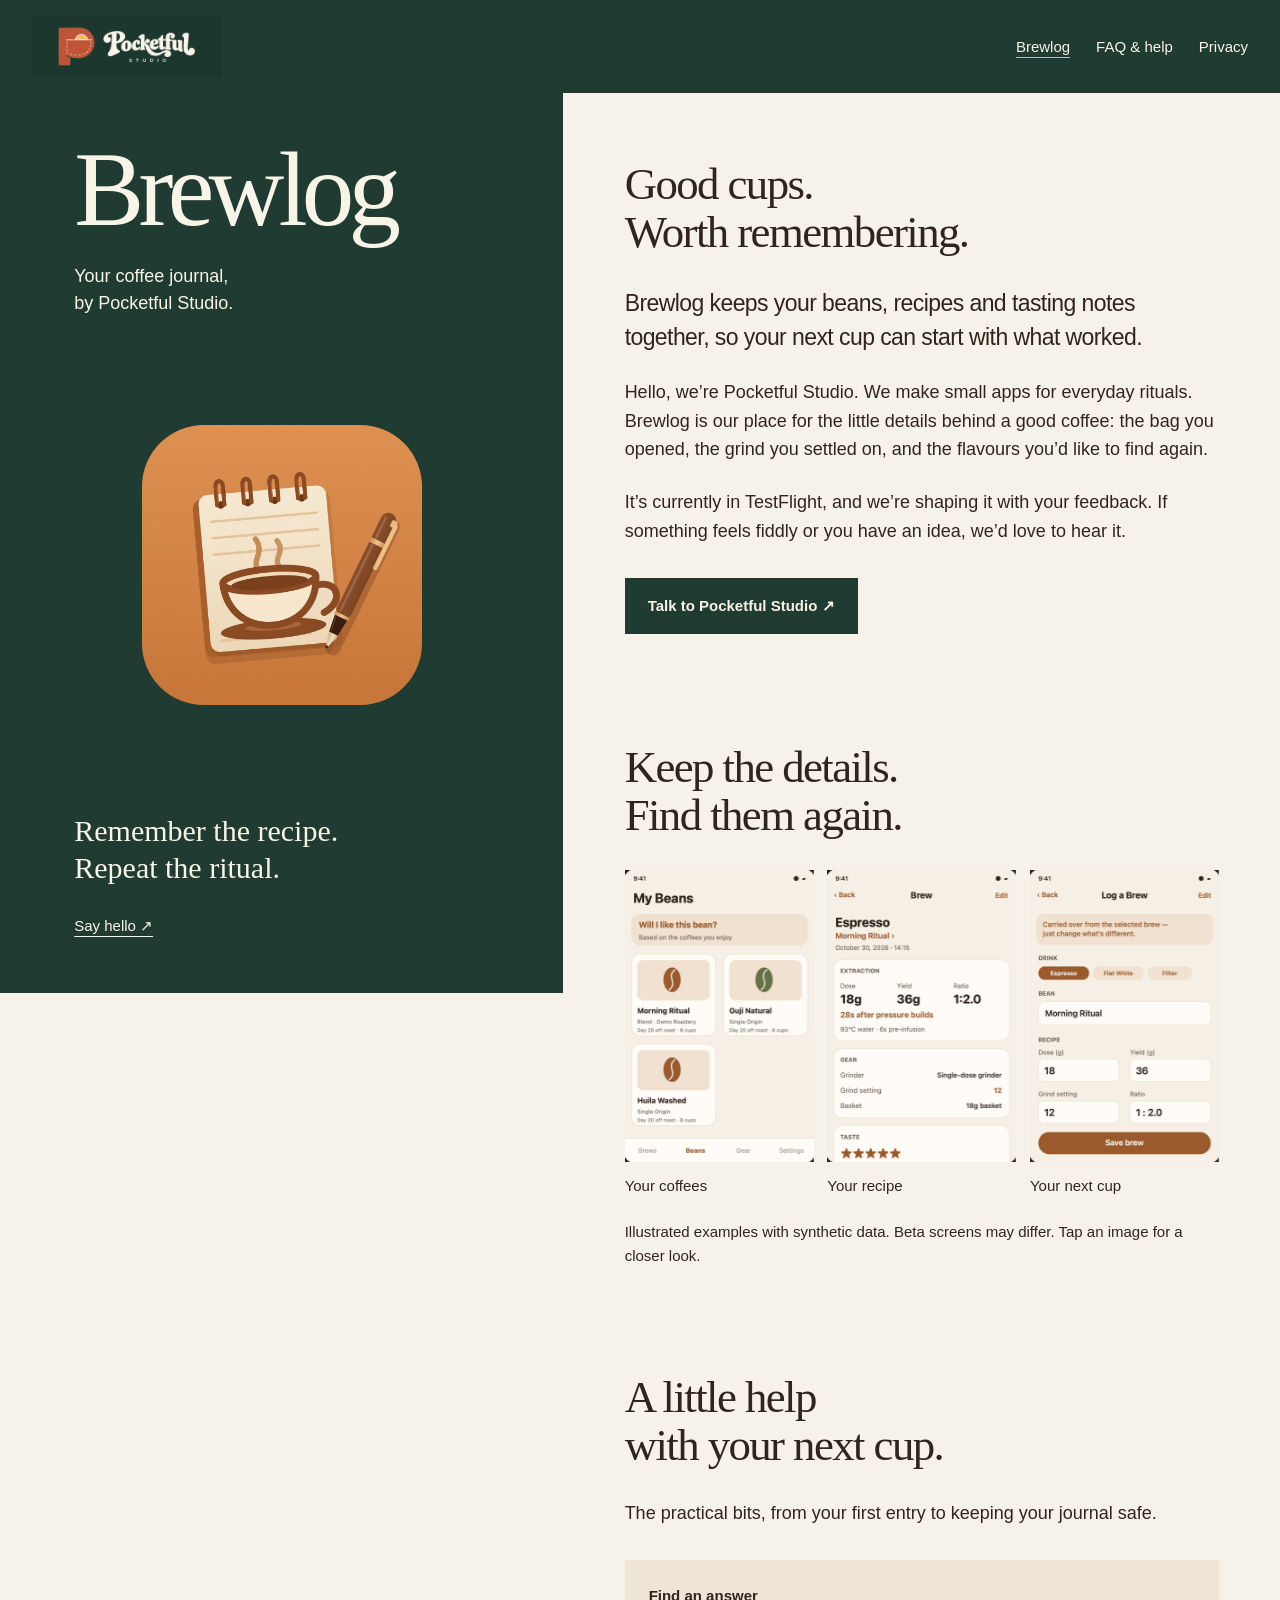
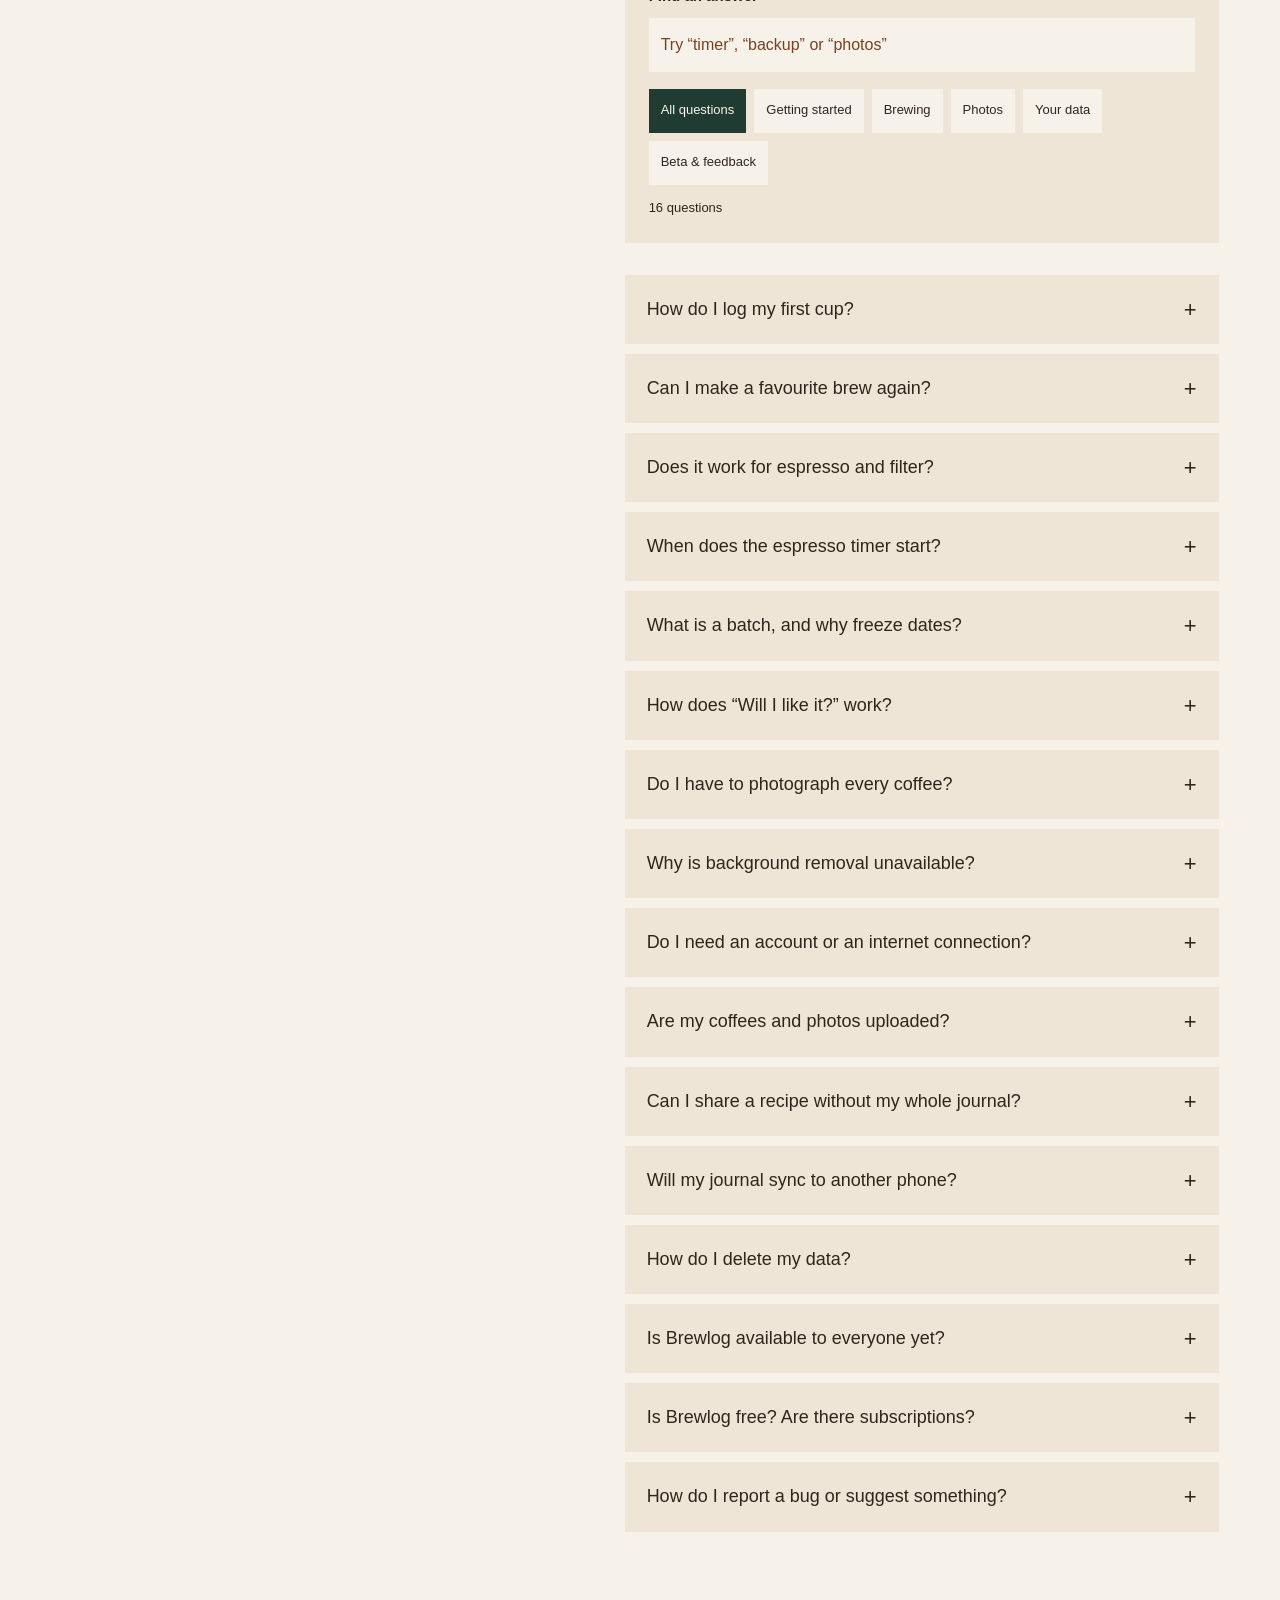
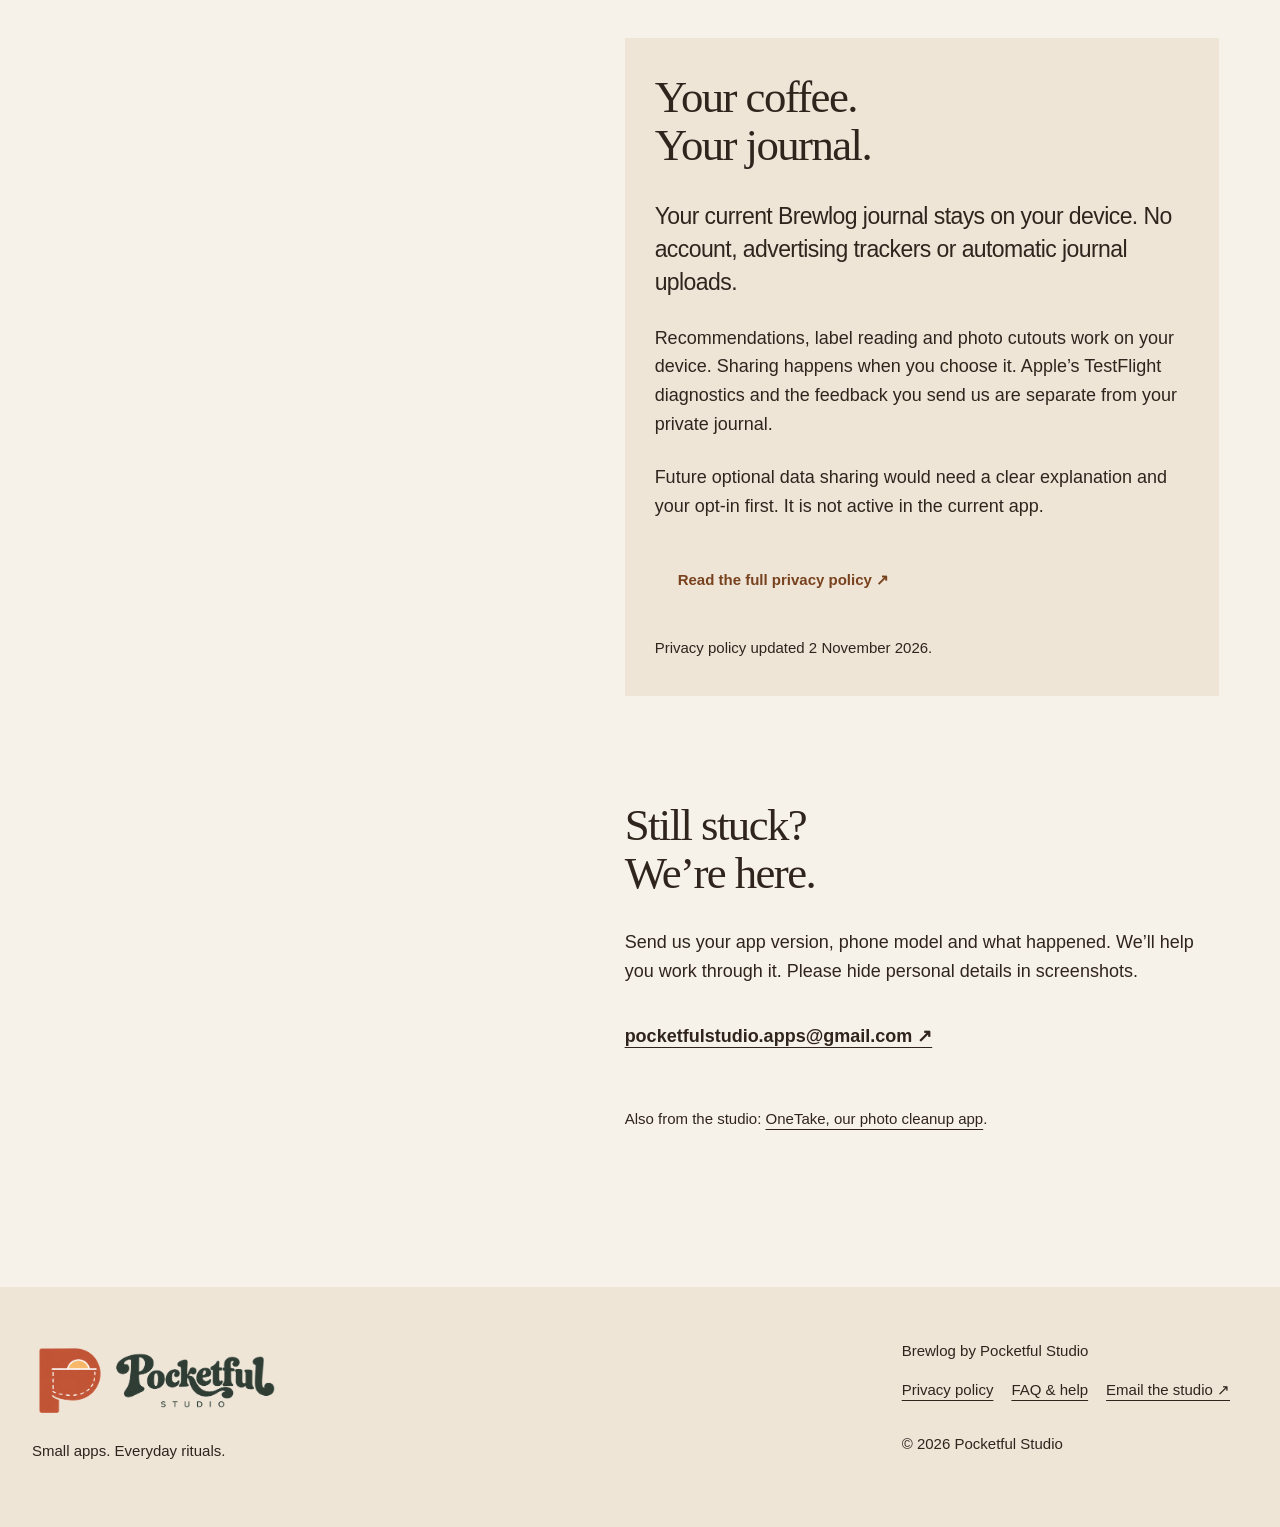
==== docs/index.html @ ce379207 "Welcome Brewlog by Pocketful Studio: branded home, FAQ, support and privacy" ====
<!doctype html>
<html lang="en"><head><meta charset="utf-8"><meta name="viewport" content="width=device-width, initial-scale=1"><meta name="theme-color" content="#203c32"><title>Brewlog — Coffee journal, FAQ & privacy | Pocketful Studio</title><meta name="description" content="Meet Brewlog by Pocketful Studio. A personal coffee journal, useful answers and a clear explanation of your privacy."><meta property="og:title" content="Brewlog — Coffee journal, FAQ & privacy | Pocketful Studio"><meta property="og:description" content="Meet Brewlog by Pocketful Studio. A personal coffee journal, useful answers and a clear explanation of your privacy."><meta property="og:image" content="https://pocketfulstudio-apps.github.io/brewlog-privacy/assets/brewlog-icon.png"><link rel="icon" href="assets/brewlog-icon.png"><link rel="apple-touch-icon" href="assets/brewlog-icon.png"><link rel="stylesheet" href="style.css"><script src="site.js" defer></script></head>
<body><a class="skip" href="#content">Skip to content</a><header class="top"><a href="index.html" aria-label="Brewlog home"><img src="assets/pocketful-logo-dark.png" width="1800" height="600" alt="Pocketful Studio"></a><nav aria-label="Main navigation"><a href="index.html" aria-current="page">Brewlog</a><a href="support.html" >FAQ & help</a><a href="privacy.html" >Privacy</a></nav></header>
<main id="content" class="split"><aside class="brand-stage" aria-label="Brewlog by Pocketful Studio"><div class="brand-top"><h1>Brewlog</h1><p class="brand-description">Your coffee journal,<br>by Pocketful Studio.</p></div><img class="app-art" src="assets/brewlog-icon.png" alt="Brewlog’s illustrated coffee cup and notebook app icon" width="1024" height="1024"><div class="brand-bottom"><p>Remember the recipe.<br>Repeat the ritual.</p><a href="mailto:pocketfulstudio.apps@gmail.com?subject=Brewlog%20hello" class="brand-link">Say hello ↗</a></div></aside><div class="reading"><section class="intro"><h2 class="reveal">Good cups.<br>Worth remembering.</h2><p class="lead reveal">Brewlog keeps your beans, recipes and tasting notes together, so your next cup can start with what worked.</p><p class="reveal">Hello, we’re Pocketful Studio. We make small apps for everyday rituals. Brewlog is our place for the little details behind a good coffee: the bag you opened, the grind you settled on, and the flavours you’d like to find again.</p><p class="reveal">It’s currently in TestFlight, and we’re shaping it with your feedback. If something feels fiddly or you have an idea, we’d love to hear it.</p><a class="button reveal" href="mailto:pocketfulstudio.apps@gmail.com?subject=Brewlog%20beta%20feedback">Talk to Pocketful Studio ↗</a></section><section class="gallery"><h2 class="reveal">Keep the details.<br>Find them again.</h2><div class="gallery-grid"><figure><a href="assets/beans-demo.png"><img src="assets/beans-demo.png" width="420" height="650" alt="Illustrated Brewlog bean library with three fictional coffees" loading="lazy"></a><figcaption>Your coffees</figcaption></figure><figure><a href="assets/recipe-demo.png"><img src="assets/recipe-demo.png" width="420" height="650" alt="Illustrated saved espresso with 18 grams in and 36 grams out" loading="lazy"></a><figcaption>Your recipe</figcaption></figure><figure><a href="assets/repeat-demo.png"><img src="assets/repeat-demo.png" width="420" height="650" alt="Illustrated Brew again form carrying over grind setting and ratio" loading="lazy"></a><figcaption>Your next cup</figcaption></figure></div><p>Illustrated examples with synthetic data. Beta screens may differ. Tap an image for a closer look.</p></section><section id="faq" class="faq-section"><h2 class="reveal">A little help<br>with your next cup.</h2><p class="reveal">The practical bits, from your first entry to keeping your journal safe.</p><div class="faq-tools" data-ui><label for="faq-search">Find an answer</label><input id="faq-search" type="search" placeholder="Try “timer”, “backup” or “photos”" autocomplete="off"><div class="filters" role="group" aria-label="Filter questions"><button type="button" data-filter="all" aria-pressed="true">All questions</button><button type="button" data-filter="getting-started" aria-pressed="false">Getting started</button><button type="button" data-filter="brewing" aria-pressed="false">Brewing</button><button type="button" data-filter="photos" aria-pressed="false">Photos</button><button type="button" data-filter="your-data" aria-pressed="false">Your data</button><button type="button" data-filter="beta" aria-pressed="false">Beta & feedback</button></div><p id="faq-count" role="status" aria-live="polite">16 questions</p></div><div class="questions"><details class="question reveal" data-category="getting-started"><summary>How do I log my first cup?</summary><div><p>Add your coffee under Beans, then add your machine, grinder or basket under Gear. Go to Brews and tap Log a brew. Record the details you care about: dose, yield, grind, time and how it tasted. You can keep it simple and fill in more as you go.</p></div></details><details class="question reveal" data-category="getting-started"><summary>Can I make a favourite brew again?</summary><div><p>Yes. Open a saved brew and choose Brew again. Brewlog carries its settings into a new entry, so you only need to change what is different. You can adjust the recipe before saving.</p></div></details><details class="question reveal" data-category="brewing"><summary>Does it work for espresso and filter?</summary><div><p>Yes. Espresso and milk drinks have their own fields. Filter brewing supports methods such as V60 and AeroPress, with water weight, bloom and total brew time. Choose your drink first so the form fits your cup.</p></div></details><details class="question reveal" data-category="brewing"><summary>When does the espresso timer start?</summary><div><p>With pre-infusion enabled, start the timer when you start the pump, then mark when pressure builds. Brewlog records pre-infusion separately; the shot time starts at that second mark. For a machine without pre-infusion, use the no-pre-infusion option. Filter timing starts with the first pour and includes the bloom.</p></div></details><details class="question reveal" data-category="brewing"><summary>What is a batch, and why freeze dates?</summary><div><p>A bean is the coffee; a batch is a particular bag of it. Buying the same coffee again can add a batch without creating a duplicate bean. Roast dates belong to batches. If you record a freeze date, Brewlog pauses its off-roast day count from that date; it is a journal aid, not a measurement of freshness.</p></div></details><details class="question reveal" data-category="brewing"><summary>How does “Will I like it?” work?</summary><div><p>It compares the coffee details with preferences and rated brews saved on your device to estimate how well a coffee might suit you. More useful ratings give it more context. Taste is personal: treat the result as a starting point, not a promise.</p></div></details><details class="question reveal" data-category="photos"><summary>Do I have to photograph every coffee?</summary><div><p>No. You can enter a bean manually. A bag photo makes the library easier to recognise, and supported devices can read label text or remove the background. Check any suggested label details before saving them.</p></div></details><details class="question reveal" data-category="photos"><summary>Why is background removal unavailable?</summary><div><p>It depends on the device, operating system and installed build. On iPhone, the cutout feature needs supported Apple Vision capabilities; simulator support is limited. Keep the original photo or enter details manually if the feature is unavailable. Tell us your device and app build if something seems wrong.</p></div></details><details class="question reveal" data-category="your-data"><summary>Do I need an account or an internet connection?</summary><div><p>No account is required. The core journal and on-device recommendations work offline. Opening support links, sending feedback, downloading app updates and some platform services need a connection.</p></div></details><details class="question reveal" data-category="your-data"><summary>Are my coffees and photos uploaded?</summary><div><p>The current app does not automatically send your journal or photos to Pocketful Studio. Label reading, photo cutouts and brewing recommendations are processed on your device. Sharing is your choice. Apple handles TestFlight diagnostics separately; see the privacy policy for the details.</p></div></details><details class="question reveal" data-category="your-data"><summary>Can I share a recipe without my whole journal?</summary><div><p>Yes. Use the sharing options on a brew. A recipe shares selected coffee, gear and recipe details; a brew card shares the content shown on the card. Review what you send, especially if you included personal details in a coffee or gear name. The receiving app or person gets the copy you choose to share.</p></div></details><details class="question reveal" data-category="your-data"><summary>Will my journal sync to another phone?</summary><div><p>Brewlog does not currently provide its own cloud sync, account recovery or automatic journal export. Your operating system may include local app data in a device backup, depending on your settings. Check that backup before changing phones. Recipe sharing is not a full journal backup.</p></div></details><details class="question reveal" data-category="your-data"><summary>How do I delete my data?</summary><div><p>Delete individual records using the app’s controls. To remove all local app data on iPhone, choose Delete App, rather than Offload App. Photos saved in your photo library, shared copies and device backups are separate and must be managed there. We cannot recover a journal stored only on your device.</p></div></details><details class="question reveal" data-category="beta"><summary>Is Brewlog available to everyone yet?</summary><div><p>Brewlog is currently being tested through TestFlight. Features may change between builds. If you already have an invitation, open it in TestFlight. To ask about joining, email Pocketful Studio. There is no public App Store download link on this page yet.</p></div></details><details class="question reveal" data-category="beta"><summary>Is Brewlog free? Are there subscriptions?</summary><div><p>The current TestFlight beta is available to invited testers without a Brewlog subscription. We have not announced final App Store pricing. If that changes, we will explain the price and included features before asking you to buy.</p></div></details><details class="question reveal" data-category="beta"><summary>How do I report a bug or suggest something?</summary><div><p>Use Send Beta Feedback in TestFlight, or email us. Include the app version and build, your phone model, operating system, what you expected and what happened. A screenshot helps, but hide anything personal first. Please do not post private journal details in a public GitHub issue.</p></div></details></div><p id="faq-empty" hidden>No matching questions. Try another word, or <a href="mailto:pocketfulstudio.apps@gmail.com">ask us directly</a>.</p></section><section id="privacy" class="privacy-summary"><h2 class="reveal">Your coffee.<br>Your journal.</h2><p class="lead reveal">Your current Brewlog journal stays on your device. No account, advertising trackers or automatic journal uploads.</p><p class="reveal">Recommendations, label reading and photo cutouts work on your device. Sharing happens when you choose it. Apple’s TestFlight diagnostics and the feedback you send us are separate from your private journal.</p><p class="reveal">Future optional data sharing would need a clear explanation and your opt-in first. It is not active in the current app.</p><a class="button secondary reveal" href="privacy.html">Read the full privacy policy ↗</a><p class="updated">Privacy policy updated 2 November 2026.</p></section><section class="contact-section"><h2 class="reveal">Still stuck?<br>We’re here.</h2><p class="reveal">Send us your app version, phone model and what happened. We’ll help you work through it. Please hide personal details in screenshots.</p><a class="email-link reveal" href="mailto:pocketfulstudio.apps@gmail.com?subject=Brewlog%20support">pocketfulstudio.apps@gmail.com ↗</a><p class="reveal">Also from the studio: <a href="https://pocketfulstudio-apps.github.io/onetake/">OneTake, our photo cleanup app</a>.</p></section></div></main>
<footer><div class="footer-inner"><div><img src="assets/pocketful-logo.png" width="1800" height="600" alt="Pocketful Studio"><p>Small apps. Everyday rituals.</p></div><div><p>Brewlog by Pocketful Studio</p><a href="privacy.html">Privacy policy</a><a href="support.html">FAQ & help</a><a href="mailto:pocketfulstudio.apps@gmail.com">Email the studio ↗</a><p>© 2026 Pocketful Studio</p></div></div></footer></body></html>
---- docs/style.css ----
:root{--paper:#f7f2e9;--ink:#30251d;--coffee:#78421f;--forest:#203c32;--light:#f8f4e8;--surface:#eee5d7;--accent:#e2b378;--text:18px;--small:15px;--heading:clamp(34px,3.5vw,52px);--display:clamp(76px,8.2vw,130px)}
*{box-sizing:border-box}html{scroll-behavior:smooth;scroll-padding-top:28px}body{margin:0;color:var(--ink);background:var(--paper);font:var(--text)/1.6 -apple-system,BlinkMacSystemFont,"Segoe UI",sans-serif}a{color:inherit;text-underline-offset:5px}a:hover{text-decoration-thickness:2px}button,input{font:inherit}button,a,summary{-webkit-tap-highlight-color:transparent}a,button,summary{transition:transform .16s ease,opacity .16s ease}a:active,button:active{transform:translateY(2px)}:focus-visible{outline:3px solid var(--coffee);outline-offset:5px}::selection{background:var(--accent);color:var(--ink)}[hidden]{display:none!important}.skip{position:absolute;top:-100px;left:20px;z-index:5;background:var(--paper);padding:14px}.skip:focus{top:14px}
.top{display:flex;align-items:center;justify-content:space-between;padding:15px 32px;gap:20px;background:var(--forest);color:var(--light)}.top>a{display:block;line-height:0}.top img{width:190px;height:auto;display:block}.top nav{display:flex;gap:26px;align-items:center}.top nav a{font-size:var(--small);text-decoration:none;padding:10px 0}.top nav a[aria-current]{text-decoration:underline;text-decoration-color:var(--accent)}
.split{display:grid;grid-template-columns:44% 56%;align-items:start}.brand-stage{position:sticky;top:0;min-height:100svh;background:var(--forest);color:var(--light);padding:45px clamp(24px,5.8vw,84px);display:flex;flex-direction:column;align-items:flex-start;justify-content:space-between;gap:28px;overflow:hidden}.brand-stage h1{font-family:Georgia,"Times New Roman",serif;font-size:var(--display);font-weight:400;letter-spacing:-.055em;line-height:1;margin:0 0 20px}.brand-description{font-size:var(--text);line-height:1.5;margin:0}.app-art{width:min(70%,280px);height:auto;align-self:center;border-radius:22%;animation:settle 1s cubic-bezier(.16,1,.3,1) both}.brand-bottom{width:100%}.brand-bottom p{font-family:Georgia,"Times New Roman",serif;font-size:30px;line-height:1.22;margin:0 0 18px}.brand-link{font-size:var(--small);display:inline-block;padding:10px 0}.reading{padding:68px clamp(24px,4.8vw,82px) 50px;min-width:0}.reading>section{margin-bottom:106px}h2{font-family:Georgia,"Times New Roman",serif;font-weight:400;font-size:var(--heading);line-height:1.07;letter-spacing:-.035em;margin:0 0 30px}h3{font-size:23px;line-height:1.2;letter-spacing:-.02em;font-weight:600;margin:0 0 20px}p{margin:0 0 24px}.lead{font-size:23px;line-height:1.45;letter-spacing:-.025em}.button{display:inline-block;text-decoration:none;background:var(--forest);color:var(--light);padding:16px 23px;font-size:var(--small);font-weight:600;margin:8px 0 4px}.button:hover{opacity:.88}.button.secondary{background:var(--surface);color:var(--coffee)}.jump-links{display:flex;gap:22px;flex-wrap:wrap;margin-top:25px;font-size:var(--small)}.updated{font-size:var(--small);margin-top:24px}.intro.compact{margin-bottom:70px}
.faq-tools{background:var(--surface);padding:24px;margin:32px 0}.faq-tools label{display:block;font-size:var(--small);font-weight:600;margin-bottom:10px}.faq-tools input{width:100%;min-width:0;border:0;background:var(--paper);color:var(--ink);padding:14px 12px;font-size:16px;min-height:50px;border-radius:0}.faq-tools input::placeholder{color:var(--coffee);opacity:1}.filters{display:flex;gap:8px;flex-wrap:wrap;margin-top:17px}.filters button{border:0;background:var(--paper);color:var(--ink);font-size:13px;min-height:44px;padding:9px 12px;cursor:pointer}.filters button[aria-pressed=true]{background:var(--forest);color:var(--light)}#faq-count{font-size:13px;margin:13px 0 0}.question{margin:0 0 10px;background:var(--surface)}summary{list-style:none;cursor:pointer;font-weight:500;font-size:18px;line-height:1.4;padding:22px 50px 22px 22px;position:relative}summary::-webkit-details-marker{display:none}summary:after{content:'+';position:absolute;right:22px;top:22px;font-size:22px;line-height:1.2;font-weight:400}details[open] summary:after{content:'−'}summary:hover{color:var(--coffee)}.question>div{padding:0 22px 2px}.question p{font-size:16px;line-height:1.65}.question[open]>div{animation:answer .2s ease-out}.privacy-summary{background:var(--surface);padding:36px 30px;margin-left:0;margin-right:0}.privacy-summary p:last-child{margin-bottom:0}.policy-entry{margin:0 0 58px;scroll-margin-top:34px}.policy-entry h3{max-width:28ch}.policy-entry p{font-size:17px}.policy-entry a,.email-link{overflow-wrap:anywhere}.policy+.contact-section{margin-top:100px}.email-link{display:inline-block;font-size:var(--text);font-weight:600;padding:12px 0;margin-bottom:20px}.contact-section p:last-child{font-size:var(--small);margin-top:24px}
footer{background:var(--surface);padding:52px 32px}.footer-inner{max-width:1320px;margin:auto;display:grid;grid-template-columns:1fr 1fr;gap:40px}.footer-inner img{width:250px;max-width:100%;height:auto;margin-bottom:8px}.footer-inner p,.footer-inner a{font-size:var(--small);margin:0 0 12px}.footer-inner>div:nth-child(2){justify-self:end}.footer-inner>div:nth-child(2) a{display:inline-block;margin-right:18px}.footer-inner>div:nth-child(2) p:last-child{margin:18px 0 0}.reveal{animation:arrive .75s cubic-bezier(.16,1,.3,1) both}.intro .reveal:nth-child(2){animation-delay:.07s}.intro .reveal:nth-child(3){animation-delay:.14s}.intro .reveal:nth-child(4){animation-delay:.21s}.intro .reveal:nth-child(5){animation-delay:.28s}@keyframes arrive{from{transform:translateY(18px);opacity:.82}to{transform:none;opacity:1}}@keyframes settle{from{transform:scale(.94) rotate(-3deg)}to{transform:scale(1) rotate(0)}}@keyframes answer{from{transform:translateY(-5px);opacity:.6}to{transform:none;opacity:1}}
@supports(animation-timeline:scroll()){.brand-top{animation:wordmark linear both;animation-timeline:scroll();transform-origin:left top}@keyframes wordmark{to{transform:scale(.95)}}}
@media(min-width:1700px){.reading{padding-left:100px;padding-right:100px}.brand-stage{padding-left:12%;padding-right:12%}}
@media(max-width:1000px){.split{grid-template-columns:42% 58%}.brand-stage{padding:36px 24px}.brand-stage h1{font-size:76px}.brand-bottom p{font-size:26px}.reading{padding:48px 28px}.top{padding:14px 24px}.top img{width:160px}.top nav{gap:20px}.lead{font-size:21px}}
@media(max-width:650px){:root{--heading:38px;--text:17px}.top{padding:12px 20px;gap:12px}.top img{width:128px}.top nav{gap:13px}.top nav a{font-size:13px}.split{display:block}.brand-stage{position:relative;min-height:0;padding:32px 24px 34px;display:grid;grid-template-columns:1fr 104px;gap:25px 16px}.brand-stage h1{font-size:76px;margin-bottom:15px}.brand-top{grid-column:1/-1}.brand-description{font-size:17px}.app-art{width:104px;grid-column:2;grid-row:2;align-self:center}.brand-bottom{grid-column:1;grid-row:2}.brand-bottom p{font-size:24px;margin-bottom:9px}.brand-link{font-size:14px}.reading{padding:48px 24px 20px}.reading>section{margin-bottom:72px}.lead{font-size:21px}.intro.compact{margin-bottom:56px}.faq-tools{padding:18px;margin:28px 0}.privacy-summary{padding:28px 22px}.filters button{padding:9px 10px}summary{font-size:17px;padding:20px 46px 20px 18px}summary:after{right:18px;top:20px}.question>div{padding:0 18px 1px}h3{font-size:22px}footer{padding:36px 24px}.footer-inner{display:block}.footer-inner>div:nth-child(2){margin-top:30px}.footer-inner img{width:210px}.policy-entry{margin-bottom:44px}}
@media(prefers-reduced-motion:reduce){html{scroll-behavior:auto}*,*:before,*:after{animation:none!important;transition:none!important}}

.gallery-grid{display:grid;grid-template-columns:repeat(3,minmax(0,1fr));gap:14px}.gallery figure{margin:0}.gallery img{width:100%;height:auto;display:block}.gallery a{display:block}.gallery a:hover{transform:translateY(-4px)}.gallery figcaption{font-size:15px;margin-top:12px}.gallery>p{font-size:15px;margin-top:22px}.gallery-grid img{animation:settle .9s ease-out both}
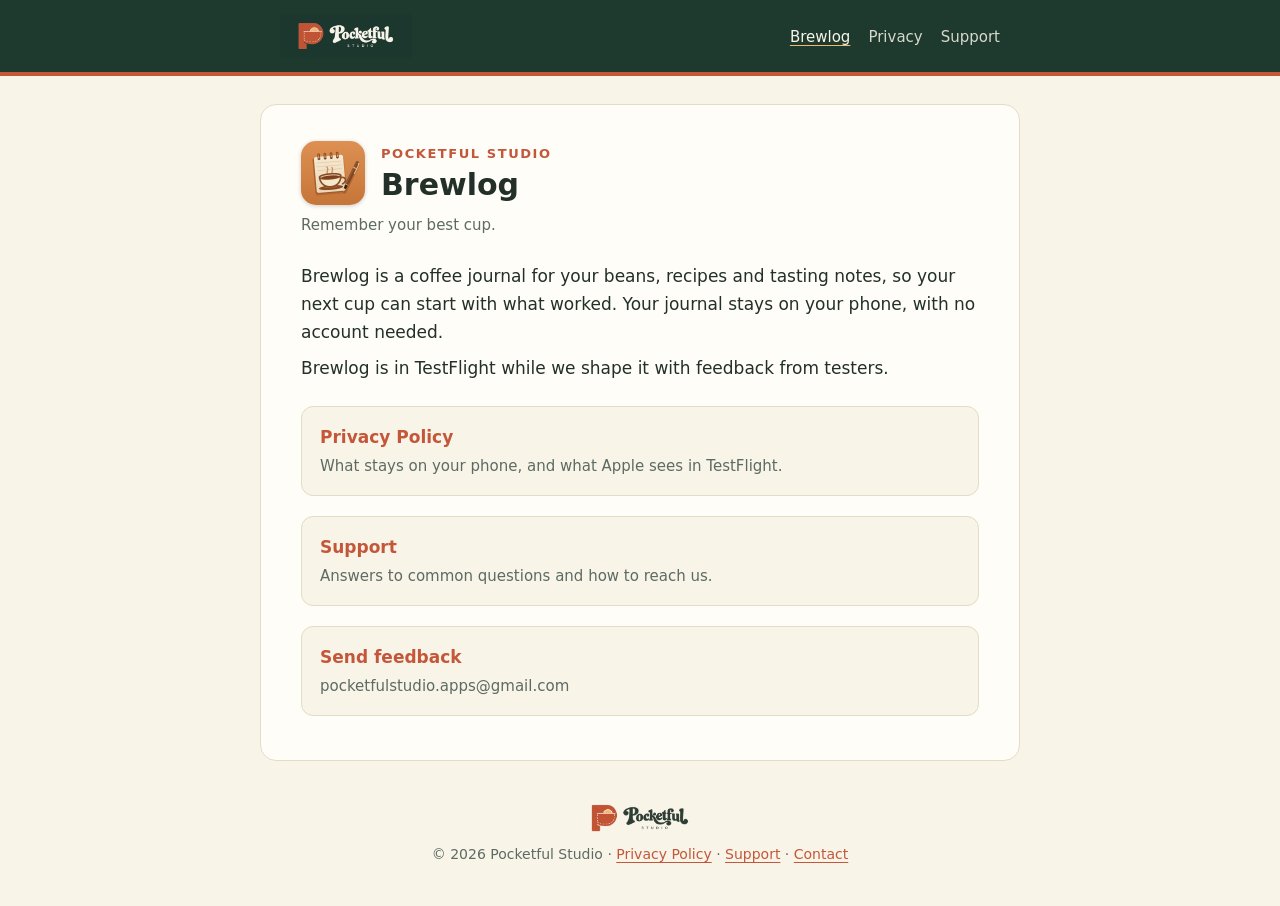
==== commit 30340538: "Welcome Brewlog by Pocketful Studio: branded home, FAQ, support and privacy" ====
--- a/docs/index.html
+++ b/docs/index.html
@@ -1,5 +1,36 @@
 <!doctype html>
-<html lang="en"><head><meta charset="utf-8"><meta name="viewport" content="width=device-width, initial-scale=1"><meta name="theme-color" content="#203c32"><title>Brewlog — Coffee journal, FAQ & privacy | Pocketful Studio</title><meta name="description" content="Meet Brewlog by Pocketful Studio. A personal coffee journal, useful answers and a clear explanation of your privacy."><meta property="og:title" content="Brewlog — Coffee journal, FAQ & privacy | Pocketful Studio"><meta property="og:description" content="Meet Brewlog by Pocketful Studio. A personal coffee journal, useful answers and a clear explanation of your privacy."><meta property="og:image" content="https://pocketfulstudio-apps.github.io/brewlog-privacy/assets/brewlog-icon.png"><link rel="icon" href="assets/brewlog-icon.png"><link rel="apple-touch-icon" href="assets/brewlog-icon.png"><link rel="stylesheet" href="style.css"><script src="site.js" defer></script></head>
-<body><a class="skip" href="#content">Skip to content</a><header class="top"><a href="index.html" aria-label="Brewlog home"><img src="assets/pocketful-logo-dark.png" width="1800" height="600" alt="Pocketful Studio"></a><nav aria-label="Main navigation"><a href="index.html" aria-current="page">Brewlog</a><a href="support.html" >FAQ & help</a><a href="privacy.html" >Privacy</a></nav></header>
-<main id="content" class="split"><aside class="brand-stage" aria-label="Brewlog by Pocketful Studio"><div class="brand-top"><h1>Brewlog</h1><p class="brand-description">Your coffee journal,<br>by Pocketful Studio.</p></div><img class="app-art" src="assets/brewlog-icon.png" alt="Brewlog’s illustrated coffee cup and notebook app icon" width="1024" height="1024"><div class="brand-bottom"><p>Remember the recipe.<br>Repeat the ritual.</p><a href="mailto:pocketfulstudio.apps@gmail.com?subject=Brewlog%20hello" class="brand-link">Say hello ↗</a></div></aside><div class="reading"><section class="intro"><h2 class="reveal">Good cups.<br>Worth remembering.</h2><p class="lead reveal">Brewlog keeps your beans, recipes and tasting notes together, so your next cup can start with what worked.</p><p class="reveal">Hello, we’re Pocketful Studio. We make small apps for everyday rituals. Brewlog is our place for the little details behind a good coffee: the bag you opened, the grind you settled on, and the flavours you’d like to find again.</p><p class="reveal">It’s currently in TestFlight, and we’re shaping it with your feedback. If something feels fiddly or you have an idea, we’d love to hear it.</p><a class="button reveal" href="mailto:pocketfulstudio.apps@gmail.com?subject=Brewlog%20beta%20feedback">Talk to Pocketful Studio ↗</a></section><section class="gallery"><h2 class="reveal">Keep the details.<br>Find them again.</h2><div class="gallery-grid"><figure><a href="assets/beans-demo.png"><img src="assets/beans-demo.png" width="420" height="650" alt="Illustrated Brewlog bean library with three fictional coffees" loading="lazy"></a><figcaption>Your coffees</figcaption></figure><figure><a href="assets/recipe-demo.png"><img src="assets/recipe-demo.png" width="420" height="650" alt="Illustrated saved espresso with 18 grams in and 36 grams out" loading="lazy"></a><figcaption>Your recipe</figcaption></figure><figure><a href="assets/repeat-demo.png"><img src="assets/repeat-demo.png" width="420" height="650" alt="Illustrated Brew again form carrying over grind setting and ratio" loading="lazy"></a><figcaption>Your next cup</figcaption></figure></div><p>Illustrated examples with synthetic data. Beta screens may differ. Tap an image for a closer look.</p></section><section id="faq" class="faq-section"><h2 class="reveal">A little help<br>with your next cup.</h2><p class="reveal">The practical bits, from your first entry to keeping your journal safe.</p><div class="faq-tools" data-ui><label for="faq-search">Find an answer</label><input id="faq-search" type="search" placeholder="Try “timer”, “backup” or “photos”" autocomplete="off"><div class="filters" role="group" aria-label="Filter questions"><button type="button" data-filter="all" aria-pressed="true">All questions</button><button type="button" data-filter="getting-started" aria-pressed="false">Getting started</button><button type="button" data-filter="brewing" aria-pressed="false">Brewing</button><button type="button" data-filter="photos" aria-pressed="false">Photos</button><button type="button" data-filter="your-data" aria-pressed="false">Your data</button><button type="button" data-filter="beta" aria-pressed="false">Beta & feedback</button></div><p id="faq-count" role="status" aria-live="polite">16 questions</p></div><div class="questions"><details class="question reveal" data-category="getting-started"><summary>How do I log my first cup?</summary><div><p>Add your coffee under Beans, then add your machine, grinder or basket under Gear. Go to Brews and tap Log a brew. Record the details you care about: dose, yield, grind, time and how it tasted. You can keep it simple and fill in more as you go.</p></div></details><details class="question reveal" data-category="getting-started"><summary>Can I make a favourite brew again?</summary><div><p>Yes. Open a saved brew and choose Brew again. Brewlog carries its settings into a new entry, so you only need to change what is different. You can adjust the recipe before saving.</p></div></details><details class="question reveal" data-category="brewing"><summary>Does it work for espresso and filter?</summary><div><p>Yes. Espresso and milk drinks have their own fields. Filter brewing supports methods such as V60 and AeroPress, with water weight, bloom and total brew time. Choose your drink first so the form fits your cup.</p></div></details><details class="question reveal" data-category="brewing"><summary>When does the espresso timer start?</summary><div><p>With pre-infusion enabled, start the timer when you start the pump, then mark when pressure builds. Brewlog records pre-infusion separately; the shot time starts at that second mark. For a machine without pre-infusion, use the no-pre-infusion option. Filter timing starts with the first pour and includes the bloom.</p></div></details><details class="question reveal" data-category="brewing"><summary>What is a batch, and why freeze dates?</summary><div><p>A bean is the coffee; a batch is a particular bag of it. Buying the same coffee again can add a batch without creating a duplicate bean. Roast dates belong to batches. If you record a freeze date, Brewlog pauses its off-roast day count from that date; it is a journal aid, not a measurement of freshness.</p></div></details><details class="question reveal" data-category="brewing"><summary>How does “Will I like it?” work?</summary><div><p>It compares the coffee details with preferences and rated brews saved on your device to estimate how well a coffee might suit you. More useful ratings give it more context. Taste is personal: treat the result as a starting point, not a promise.</p></div></details><details class="question reveal" data-category="photos"><summary>Do I have to photograph every coffee?</summary><div><p>No. You can enter a bean manually. A bag photo makes the library easier to recognise, and supported devices can read label text or remove the background. Check any suggested label details before saving them.</p></div></details><details class="question reveal" data-category="photos"><summary>Why is background removal unavailable?</summary><div><p>It depends on the device, operating system and installed build. On iPhone, the cutout feature needs supported Apple Vision capabilities; simulator support is limited. Keep the original photo or enter details manually if the feature is unavailable. Tell us your device and app build if something seems wrong.</p></div></details><details class="question reveal" data-category="your-data"><summary>Do I need an account or an internet connection?</summary><div><p>No account is required. The core journal and on-device recommendations work offline. Opening support links, sending feedback, downloading app updates and some platform services need a connection.</p></div></details><details class="question reveal" data-category="your-data"><summary>Are my coffees and photos uploaded?</summary><div><p>The current app does not automatically send your journal or photos to Pocketful Studio. Label reading, photo cutouts and brewing recommendations are processed on your device. Sharing is your choice. Apple handles TestFlight diagnostics separately; see the privacy policy for the details.</p></div></details><details class="question reveal" data-category="your-data"><summary>Can I share a recipe without my whole journal?</summary><div><p>Yes. Use the sharing options on a brew. A recipe shares selected coffee, gear and recipe details; a brew card shares the content shown on the card. Review what you send, especially if you included personal details in a coffee or gear name. The receiving app or person gets the copy you choose to share.</p></div></details><details class="question reveal" data-category="your-data"><summary>Will my journal sync to another phone?</summary><div><p>Brewlog does not currently provide its own cloud sync, account recovery or automatic journal export. Your operating system may include local app data in a device backup, depending on your settings. Check that backup before changing phones. Recipe sharing is not a full journal backup.</p></div></details><details class="question reveal" data-category="your-data"><summary>How do I delete my data?</summary><div><p>Delete individual records using the app’s controls. To remove all local app data on iPhone, choose Delete App, rather than Offload App. Photos saved in your photo library, shared copies and device backups are separate and must be managed there. We cannot recover a journal stored only on your device.</p></div></details><details class="question reveal" data-category="beta"><summary>Is Brewlog available to everyone yet?</summary><div><p>Brewlog is currently being tested through TestFlight. Features may change between builds. If you already have an invitation, open it in TestFlight. To ask about joining, email Pocketful Studio. There is no public App Store download link on this page yet.</p></div></details><details class="question reveal" data-category="beta"><summary>Is Brewlog free? Are there subscriptions?</summary><div><p>The current TestFlight beta is available to invited testers without a Brewlog subscription. We have not announced final App Store pricing. If that changes, we will explain the price and included features before asking you to buy.</p></div></details><details class="question reveal" data-category="beta"><summary>How do I report a bug or suggest something?</summary><div><p>Use Send Beta Feedback in TestFlight, or email us. Include the app version and build, your phone model, operating system, what you expected and what happened. A screenshot helps, but hide anything personal first. Please do not post private journal details in a public GitHub issue.</p></div></details></div><p id="faq-empty" hidden>No matching questions. Try another word, or <a href="mailto:pocketfulstudio.apps@gmail.com">ask us directly</a>.</p></section><section id="privacy" class="privacy-summary"><h2 class="reveal">Your coffee.<br>Your journal.</h2><p class="lead reveal">Your current Brewlog journal stays on your device. No account, advertising trackers or automatic journal uploads.</p><p class="reveal">Recommendations, label reading and photo cutouts work on your device. Sharing happens when you choose it. Apple’s TestFlight diagnostics and the feedback you send us are separate from your private journal.</p><p class="reveal">Future optional data sharing would need a clear explanation and your opt-in first. It is not active in the current app.</p><a class="button secondary reveal" href="privacy.html">Read the full privacy policy ↗</a><p class="updated">Privacy policy updated 2 November 2026.</p></section><section class="contact-section"><h2 class="reveal">Still stuck?<br>We’re here.</h2><p class="reveal">Send us your app version, phone model and what happened. We’ll help you work through it. Please hide personal details in screenshots.</p><a class="email-link reveal" href="mailto:pocketfulstudio.apps@gmail.com?subject=Brewlog%20support">pocketfulstudio.apps@gmail.com ↗</a><p class="reveal">Also from the studio: <a href="https://pocketfulstudio-apps.github.io/onetake/">OneTake, our photo cleanup app</a>.</p></section></div></main>
-<footer><div class="footer-inner"><div><img src="assets/pocketful-logo.png" width="1800" height="600" alt="Pocketful Studio"><p>Small apps. Everyday rituals.</p></div><div><p>Brewlog by Pocketful Studio</p><a href="privacy.html">Privacy policy</a><a href="support.html">FAQ & help</a><a href="mailto:pocketfulstudio.apps@gmail.com">Email the studio ↗</a><p>© 2026 Pocketful Studio</p></div></div></footer></body></html>+<html lang="en">
+<head>
+<meta charset="utf-8">
+<meta name="viewport" content="width=device-width, initial-scale=1">
+<title>Brewlog | Pocketful Studio</title>
+<meta name="description" content="Brewlog by Pocketful Studio: a coffee journal that keeps your beans, recipes and tasting notes together.">
+<meta property="og:title" content="Brewlog | Pocketful Studio">
+<meta property="og:description" content="Brewlog by Pocketful Studio: a coffee journal that keeps your beans, recipes and tasting notes together.">
+<meta property="og:image" content="https://pocketfulstudio-apps.github.io/brewlog-privacy/assets/brewlog-icon.png">
+<link rel="icon" href="assets/brewlog-icon.png">
+<link rel="apple-touch-icon" href="assets/brewlog-icon.png">
+<link rel="stylesheet" href="style.css">
+</head>
+<body>
+<header class="top"><div class="top-inner">
+  <a href="index.html"><img src="assets/pocketful-logo-dark.png" alt="Pocketful Studio"></a>
+  <nav><a href="index.html" aria-current="page">Brewlog</a><a href="privacy.html">Privacy</a><a href="support.html">Support</a></nav>
+</div></header>
+<main>
+<div class="doc-head"><img src="assets/brewlog-icon.png" alt="Brewlog app icon"><div><p class="eyebrow">Pocketful Studio</p><h1>Brewlog</h1></div></div>
+<p class="meta">Remember your best cup.</p>
+<p>Brewlog is a coffee journal for your beans, recipes and tasting notes, so your next cup can start with what worked. Your journal stays on your phone, with no account needed.</p>
+<p>Brewlog is in TestFlight while we shape it with feedback from testers.</p>
+<ul class="links">
+<li><a href="privacy.html"><b>Privacy Policy</b><span>What stays on your phone, and what Apple sees in TestFlight.</span></a></li>
+<li><a href="support.html"><b>Support</b><span>Answers to common questions and how to reach us.</span></a></li>
+<li><a href="mailto:pocketfulstudio.apps@gmail.com?subject=Brewlog%20beta%20feedback"><b>Send feedback</b><span>pocketfulstudio.apps@gmail.com</span></a></li>
+</ul>
+</main>
+<footer>
+<img src="assets/pocketful-logo.png" alt="Pocketful Studio">
+&copy; 2026 Pocketful Studio &middot; <a href="privacy.html">Privacy Policy</a> &middot; <a href="support.html">Support</a> &middot; <a href="mailto:pocketfulstudio.apps@gmail.com">Contact</a>
+</footer>
+</body>
+</html>
--- a/docs/style.css
+++ b/docs/style.css
@@ -1,13 +1,73 @@
-:root{--paper:#f7f2e9;--ink:#30251d;--coffee:#78421f;--forest:#203c32;--light:#f8f4e8;--surface:#eee5d7;--accent:#e2b378;--text:18px;--small:15px;--heading:clamp(34px,3.5vw,52px);--display:clamp(76px,8.2vw,130px)}
-*{box-sizing:border-box}html{scroll-behavior:smooth;scroll-padding-top:28px}body{margin:0;color:var(--ink);background:var(--paper);font:var(--text)/1.6 -apple-system,BlinkMacSystemFont,"Segoe UI",sans-serif}a{color:inherit;text-underline-offset:5px}a:hover{text-decoration-thickness:2px}button,input{font:inherit}button,a,summary{-webkit-tap-highlight-color:transparent}a,button,summary{transition:transform .16s ease,opacity .16s ease}a:active,button:active{transform:translateY(2px)}:focus-visible{outline:3px solid var(--coffee);outline-offset:5px}::selection{background:var(--accent);color:var(--ink)}[hidden]{display:none!important}.skip{position:absolute;top:-100px;left:20px;z-index:5;background:var(--paper);padding:14px}.skip:focus{top:14px}
-.top{display:flex;align-items:center;justify-content:space-between;padding:15px 32px;gap:20px;background:var(--forest);color:var(--light)}.top>a{display:block;line-height:0}.top img{width:190px;height:auto;display:block}.top nav{display:flex;gap:26px;align-items:center}.top nav a{font-size:var(--small);text-decoration:none;padding:10px 0}.top nav a[aria-current]{text-decoration:underline;text-decoration-color:var(--accent)}
-.split{display:grid;grid-template-columns:44% 56%;align-items:start}.brand-stage{position:sticky;top:0;min-height:100svh;background:var(--forest);color:var(--light);padding:45px clamp(24px,5.8vw,84px);display:flex;flex-direction:column;align-items:flex-start;justify-content:space-between;gap:28px;overflow:hidden}.brand-stage h1{font-family:Georgia,"Times New Roman",serif;font-size:var(--display);font-weight:400;letter-spacing:-.055em;line-height:1;margin:0 0 20px}.brand-description{font-size:var(--text);line-height:1.5;margin:0}.app-art{width:min(70%,280px);height:auto;align-self:center;border-radius:22%;animation:settle 1s cubic-bezier(.16,1,.3,1) both}.brand-bottom{width:100%}.brand-bottom p{font-family:Georgia,"Times New Roman",serif;font-size:30px;line-height:1.22;margin:0 0 18px}.brand-link{font-size:var(--small);display:inline-block;padding:10px 0}.reading{padding:68px clamp(24px,4.8vw,82px) 50px;min-width:0}.reading>section{margin-bottom:106px}h2{font-family:Georgia,"Times New Roman",serif;font-weight:400;font-size:var(--heading);line-height:1.07;letter-spacing:-.035em;margin:0 0 30px}h3{font-size:23px;line-height:1.2;letter-spacing:-.02em;font-weight:600;margin:0 0 20px}p{margin:0 0 24px}.lead{font-size:23px;line-height:1.45;letter-spacing:-.025em}.button{display:inline-block;text-decoration:none;background:var(--forest);color:var(--light);padding:16px 23px;font-size:var(--small);font-weight:600;margin:8px 0 4px}.button:hover{opacity:.88}.button.secondary{background:var(--surface);color:var(--coffee)}.jump-links{display:flex;gap:22px;flex-wrap:wrap;margin-top:25px;font-size:var(--small)}.updated{font-size:var(--small);margin-top:24px}.intro.compact{margin-bottom:70px}
-.faq-tools{background:var(--surface);padding:24px;margin:32px 0}.faq-tools label{display:block;font-size:var(--small);font-weight:600;margin-bottom:10px}.faq-tools input{width:100%;min-width:0;border:0;background:var(--paper);color:var(--ink);padding:14px 12px;font-size:16px;min-height:50px;border-radius:0}.faq-tools input::placeholder{color:var(--coffee);opacity:1}.filters{display:flex;gap:8px;flex-wrap:wrap;margin-top:17px}.filters button{border:0;background:var(--paper);color:var(--ink);font-size:13px;min-height:44px;padding:9px 12px;cursor:pointer}.filters button[aria-pressed=true]{background:var(--forest);color:var(--light)}#faq-count{font-size:13px;margin:13px 0 0}.question{margin:0 0 10px;background:var(--surface)}summary{list-style:none;cursor:pointer;font-weight:500;font-size:18px;line-height:1.4;padding:22px 50px 22px 22px;position:relative}summary::-webkit-details-marker{display:none}summary:after{content:'+';position:absolute;right:22px;top:22px;font-size:22px;line-height:1.2;font-weight:400}details[open] summary:after{content:'−'}summary:hover{color:var(--coffee)}.question>div{padding:0 22px 2px}.question p{font-size:16px;line-height:1.65}.question[open]>div{animation:answer .2s ease-out}.privacy-summary{background:var(--surface);padding:36px 30px;margin-left:0;margin-right:0}.privacy-summary p:last-child{margin-bottom:0}.policy-entry{margin:0 0 58px;scroll-margin-top:34px}.policy-entry h3{max-width:28ch}.policy-entry p{font-size:17px}.policy-entry a,.email-link{overflow-wrap:anywhere}.policy+.contact-section{margin-top:100px}.email-link{display:inline-block;font-size:var(--text);font-weight:600;padding:12px 0;margin-bottom:20px}.contact-section p:last-child{font-size:var(--small);margin-top:24px}
-footer{background:var(--surface);padding:52px 32px}.footer-inner{max-width:1320px;margin:auto;display:grid;grid-template-columns:1fr 1fr;gap:40px}.footer-inner img{width:250px;max-width:100%;height:auto;margin-bottom:8px}.footer-inner p,.footer-inner a{font-size:var(--small);margin:0 0 12px}.footer-inner>div:nth-child(2){justify-self:end}.footer-inner>div:nth-child(2) a{display:inline-block;margin-right:18px}.footer-inner>div:nth-child(2) p:last-child{margin:18px 0 0}.reveal{animation:arrive .75s cubic-bezier(.16,1,.3,1) both}.intro .reveal:nth-child(2){animation-delay:.07s}.intro .reveal:nth-child(3){animation-delay:.14s}.intro .reveal:nth-child(4){animation-delay:.21s}.intro .reveal:nth-child(5){animation-delay:.28s}@keyframes arrive{from{transform:translateY(18px);opacity:.82}to{transform:none;opacity:1}}@keyframes settle{from{transform:scale(.94) rotate(-3deg)}to{transform:scale(1) rotate(0)}}@keyframes answer{from{transform:translateY(-5px);opacity:.6}to{transform:none;opacity:1}}
-@supports(animation-timeline:scroll()){.brand-top{animation:wordmark linear both;animation-timeline:scroll();transform-origin:left top}@keyframes wordmark{to{transform:scale(.95)}}}
-@media(min-width:1700px){.reading{padding-left:100px;padding-right:100px}.brand-stage{padding-left:12%;padding-right:12%}}
-@media(max-width:1000px){.split{grid-template-columns:42% 58%}.brand-stage{padding:36px 24px}.brand-stage h1{font-size:76px}.brand-bottom p{font-size:26px}.reading{padding:48px 28px}.top{padding:14px 24px}.top img{width:160px}.top nav{gap:20px}.lead{font-size:21px}}
-@media(max-width:650px){:root{--heading:38px;--text:17px}.top{padding:12px 20px;gap:12px}.top img{width:128px}.top nav{gap:13px}.top nav a{font-size:13px}.split{display:block}.brand-stage{position:relative;min-height:0;padding:32px 24px 34px;display:grid;grid-template-columns:1fr 104px;gap:25px 16px}.brand-stage h1{font-size:76px;margin-bottom:15px}.brand-top{grid-column:1/-1}.brand-description{font-size:17px}.app-art{width:104px;grid-column:2;grid-row:2;align-self:center}.brand-bottom{grid-column:1;grid-row:2}.brand-bottom p{font-size:24px;margin-bottom:9px}.brand-link{font-size:14px}.reading{padding:48px 24px 20px}.reading>section{margin-bottom:72px}.lead{font-size:21px}.intro.compact{margin-bottom:56px}.faq-tools{padding:18px;margin:28px 0}.privacy-summary{padding:28px 22px}.filters button{padding:9px 10px}summary{font-size:17px;padding:20px 46px 20px 18px}summary:after{right:18px;top:20px}.question>div{padding:0 18px 1px}h3{font-size:22px}footer{padding:36px 24px}.footer-inner{display:block}.footer-inner>div:nth-child(2){margin-top:30px}.footer-inner img{width:210px}.policy-entry{margin-bottom:44px}}
-@media(prefers-reduced-motion:reduce){html{scroll-behavior:auto}*,*:before,*:after{animation:none!important;transition:none!important}}
-
-.gallery-grid{display:grid;grid-template-columns:repeat(3,minmax(0,1fr));gap:14px}.gallery figure{margin:0}.gallery img{width:100%;height:auto;display:block}.gallery a{display:block}.gallery a:hover{transform:translateY(-4px)}.gallery figcaption{font-size:15px;margin-top:12px}.gallery>p{font-size:15px;margin-top:22px}.gallery-grid img{animation:settle .9s ease-out both}
+:root {
+  --green: #1e3a2f;
+  --terracotta: #c4573a;
+  --sun: #f5b86a;
+  --cream: #f8f4e8;
+  --paper: #fffdf7;
+  --ink: #23302a;
+  --muted: #5d6b63;
+  --line: #e4dcc6;
+}
+@media (prefers-color-scheme: dark) {
+  :root {
+    --paper: #17251f;
+    --cream: #111c17;
+    --ink: #ece7d8;
+    --muted: #a3b0a7;
+    --line: #2c4036;
+    --terracotta: #e07a5c;
+  }
+}
+* { box-sizing: border-box; }
+html { -webkit-text-size-adjust: 100%; }
+body {
+  margin: 0;
+  background: var(--cream);
+  color: var(--ink);
+  font: 17px/1.65 -apple-system, BlinkMacSystemFont, "Segoe UI", system-ui, sans-serif;
+}
+a { color: var(--terracotta); text-underline-offset: 3px; }
+.top { background: var(--green); border-bottom: 4px solid var(--terracotta); }
+.top-inner {
+  max-width: 760px; margin: 0 auto; padding: 14px 20px;
+  display: flex; align-items: center; justify-content: space-between; gap: 16px;
+}
+.top img { height: 44px; width: auto; display: block; }
+.top nav a { color: #f8f4e8; text-decoration: none; font-size: 15px; margin-left: 18px; opacity: .85; }
+.top nav a:hover, .top nav a[aria-current] { opacity: 1; text-decoration: underline; text-decoration-color: var(--sun); }
+main {
+  max-width: 760px; margin: 28px auto 40px; padding: 36px 40px 40px;
+  background: var(--paper); border: 1px solid var(--line); border-radius: 16px;
+}
+.doc-head { display: flex; align-items: center; gap: 16px; margin-bottom: 8px; }
+.doc-head img { width: 64px; height: 64px; border-radius: 15px; box-shadow: 0 1px 4px rgba(0,0,0,.2); }
+.eyebrow { margin: 0; font-size: 13px; letter-spacing: .12em; text-transform: uppercase; color: var(--terracotta); font-weight: 600; }
+h1 { margin: 2px 0 0; font-size: 30px; line-height: 1.2; }
+.meta { color: var(--muted); font-size: 15px; margin: 6px 0 24px; }
+.summary {
+  background: var(--cream); border-left: 4px solid var(--sun); border-radius: 8px;
+  padding: 14px 18px; margin: 0 0 8px;
+}
+.summary strong { display: block; margin-bottom: 4px; }
+.summary ul { margin: 0; padding-left: 20px; }
+main ul li { margin: 4px 0; }
+h2 { font-size: 20px; margin: 32px 0 6px; padding-top: 22px; border-top: 1px solid var(--line); }
+h2 .n { color: var(--terracotta); margin-right: 8px; font-variant-numeric: tabular-nums; }
+p { margin: 8px 0; }
+.links { list-style: none; padding: 0; margin: 20px 0 0; display: grid; gap: 12px; }
+.links a {
+  display: block; padding: 16px 18px; border: 1px solid var(--line); border-radius: 12px;
+  text-decoration: none; color: var(--ink); background: var(--cream);
+}
+.links a:hover { border-color: var(--terracotta); }
+.links b { display: block; color: var(--terracotta); }
+.doc-head img { object-fit: cover; }
+.links span { color: var(--muted); font-size: 15px; }
+footer { max-width: 760px; margin: 0 auto 40px; padding: 0 20px; text-align: center; color: var(--muted); font-size: 14px; }
+footer img { height: 34px; width: auto; display: block; margin: 0 auto 8px; }
+@media (max-width: 600px) {
+  main { margin: 16px 12px 28px; padding: 24px 20px 28px; }
+  .top nav a { margin-left: 12px; }
+  .top img { height: 36px; }
+  h1 { font-size: 26px; }
+}
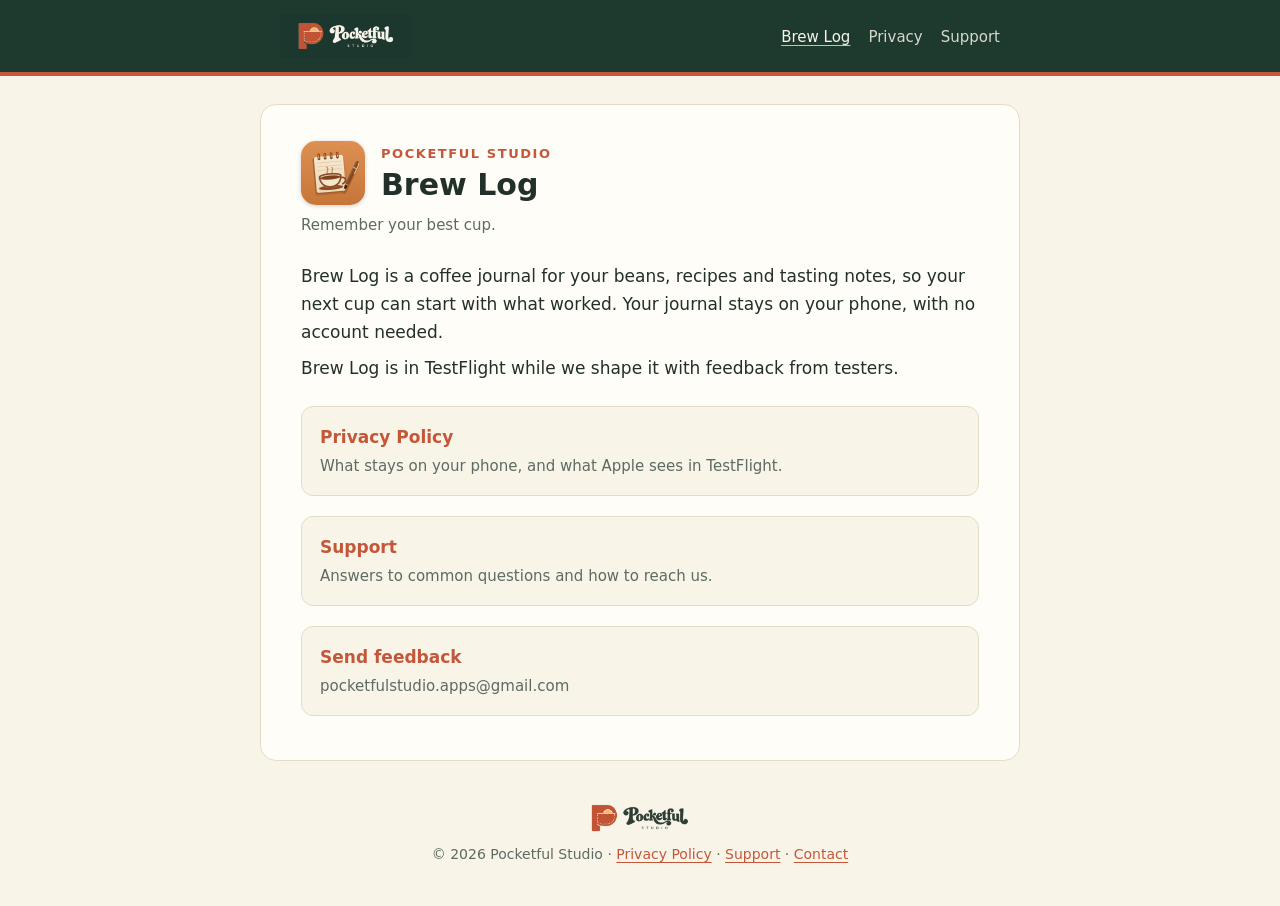
==== commit 6c28d47a: "Welcome Brewlog by Pocketful Studio: branded home, FAQ, support and privacy" ====
--- a/docs/index.html
+++ b/docs/index.html
@@ -3,10 +3,10 @@
 <head>
 <meta charset="utf-8">
 <meta name="viewport" content="width=device-width, initial-scale=1">
-<title>Brewlog | Pocketful Studio</title>
-<meta name="description" content="Brewlog by Pocketful Studio: a coffee journal that keeps your beans, recipes and tasting notes together.">
-<meta property="og:title" content="Brewlog | Pocketful Studio">
-<meta property="og:description" content="Brewlog by Pocketful Studio: a coffee journal that keeps your beans, recipes and tasting notes together.">
+<title>Brew Log | Pocketful Studio</title>
+<meta name="description" content="Brew Log by Pocketful Studio: a coffee journal that keeps your beans, recipes and tasting notes together.">
+<meta property="og:title" content="Brew Log | Pocketful Studio">
+<meta property="og:description" content="Brew Log by Pocketful Studio: a coffee journal that keeps your beans, recipes and tasting notes together.">
 <meta property="og:image" content="https://pocketfulstudio-apps.github.io/brewlog-privacy/assets/brewlog-icon.png">
 <link rel="icon" href="assets/brewlog-icon.png">
 <link rel="apple-touch-icon" href="assets/brewlog-icon.png">
@@ -15,17 +15,17 @@
 <body>
 <header class="top"><div class="top-inner">
   <a href="index.html"><img src="assets/pocketful-logo-dark.png" alt="Pocketful Studio"></a>
-  <nav><a href="index.html" aria-current="page">Brewlog</a><a href="privacy.html">Privacy</a><a href="support.html">Support</a></nav>
+  <nav><a href="index.html" aria-current="page">Brew Log</a><a href="privacy.html">Privacy</a><a href="support.html">Support</a></nav>
 </div></header>
 <main>
-<div class="doc-head"><img src="assets/brewlog-icon.png" alt="Brewlog app icon"><div><p class="eyebrow">Pocketful Studio</p><h1>Brewlog</h1></div></div>
+<div class="doc-head"><img src="assets/brewlog-icon.png" alt="Brew Log app icon"><div><p class="eyebrow">Pocketful Studio</p><h1>Brew Log</h1></div></div>
 <p class="meta">Remember your best cup.</p>
-<p>Brewlog is a coffee journal for your beans, recipes and tasting notes, so your next cup can start with what worked. Your journal stays on your phone, with no account needed.</p>
-<p>Brewlog is in TestFlight while we shape it with feedback from testers.</p>
+<p>Brew Log is a coffee journal for your beans, recipes and tasting notes, so your next cup can start with what worked. Your journal stays on your phone, with no account needed.</p>
+<p>Brew Log is in TestFlight while we shape it with feedback from testers.</p>
 <ul class="links">
 <li><a href="privacy.html"><b>Privacy Policy</b><span>What stays on your phone, and what Apple sees in TestFlight.</span></a></li>
 <li><a href="support.html"><b>Support</b><span>Answers to common questions and how to reach us.</span></a></li>
-<li><a href="mailto:pocketfulstudio.apps@gmail.com?subject=Brewlog%20beta%20feedback"><b>Send feedback</b><span>pocketfulstudio.apps@gmail.com</span></a></li>
+<li><a href="mailto:pocketfulstudio.apps@gmail.com?subject=Brew%20Log%20beta%20feedback"><b>Send feedback</b><span>pocketfulstudio.apps@gmail.com</span></a></li>
 </ul>
 </main>
 <footer>
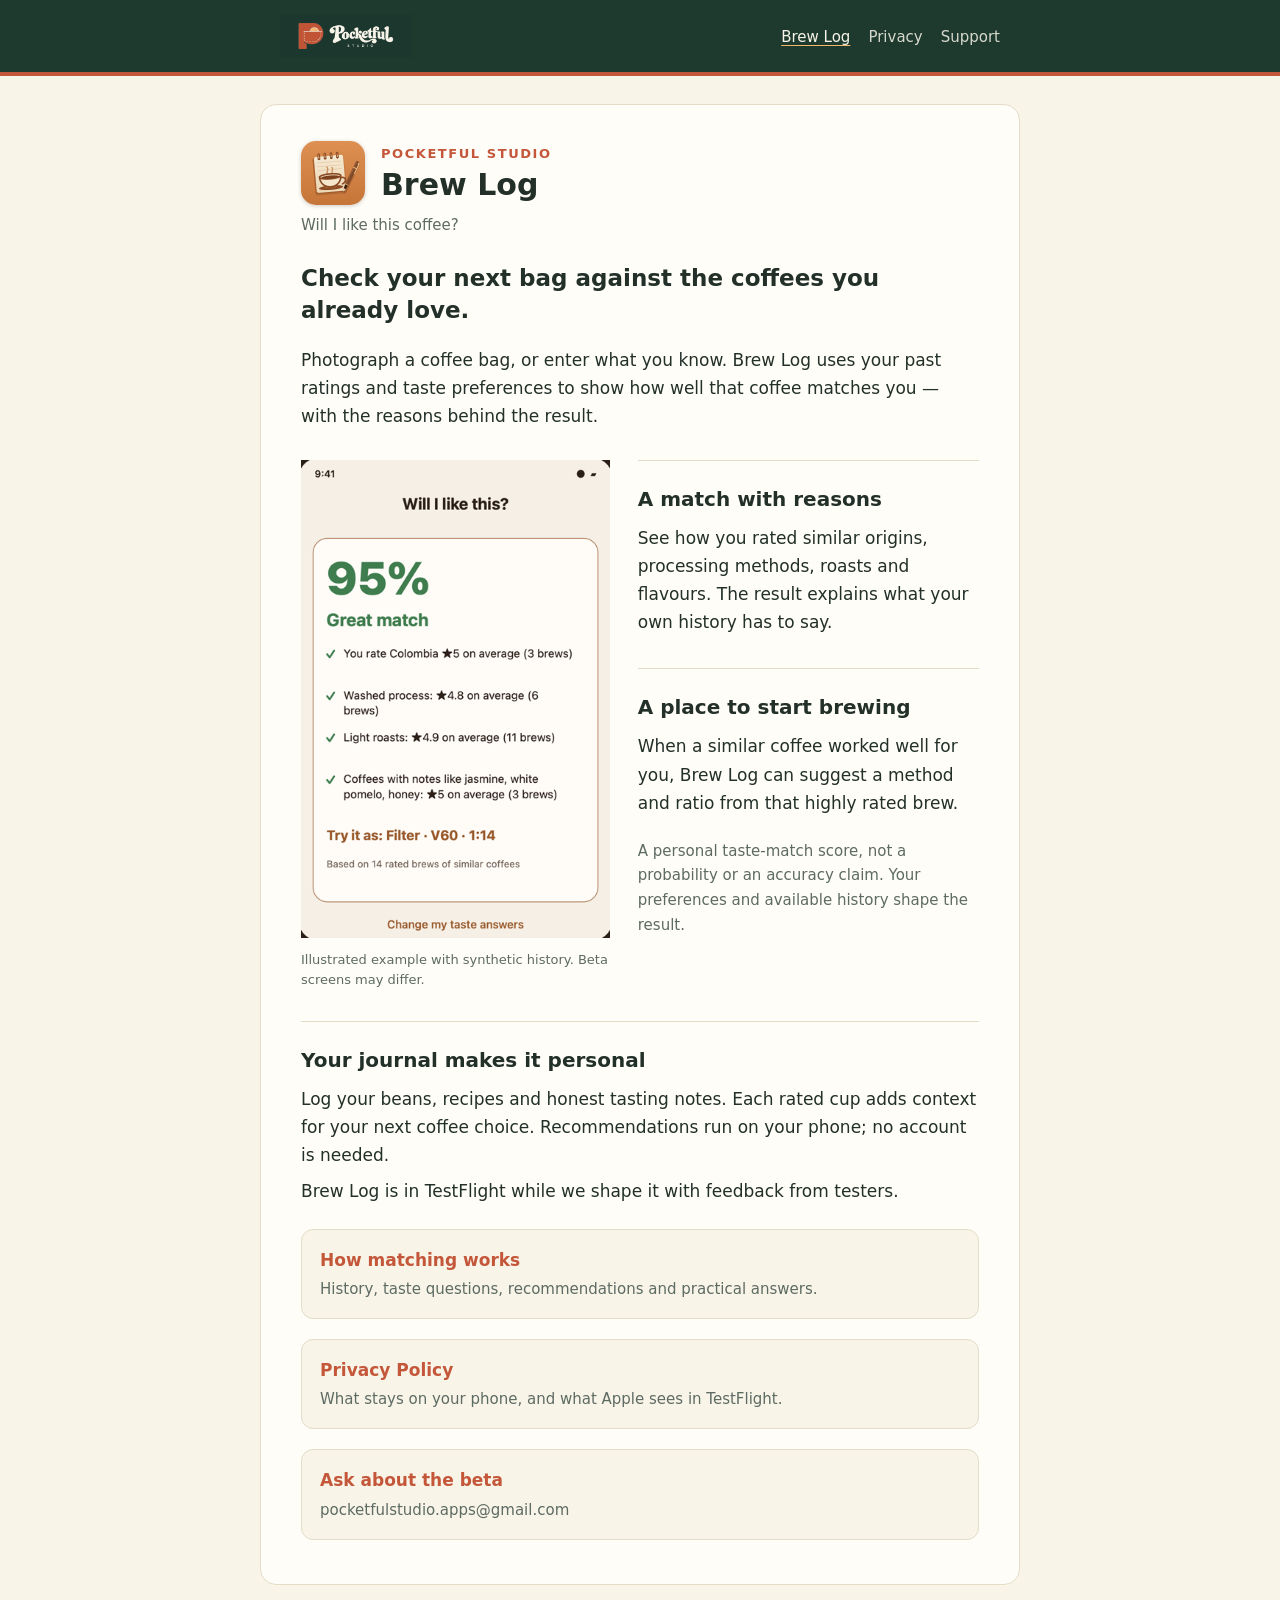
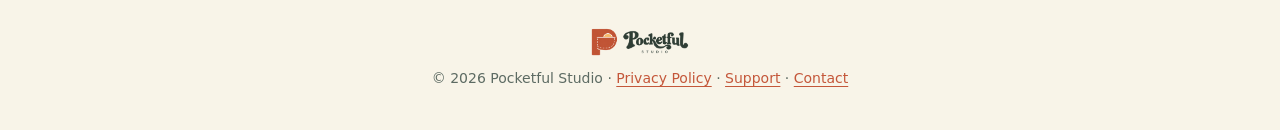
==== commit 416c0cd7: "Lead with personal coffee matching from rated brew history" ====
--- a/docs/index.html
+++ b/docs/index.html
@@ -4,9 +4,9 @@
 <meta charset="utf-8">
 <meta name="viewport" content="width=device-width, initial-scale=1">
 <title>Brew Log | Pocketful Studio</title>
-<meta name="description" content="Brew Log by Pocketful Studio: a coffee journal that keeps your beans, recipes and tasting notes together.">
+<meta name="description" content="Will I like this coffee? Brew Log by Pocketful Studio uses your past ratings and taste preferences to help you choose your next bag, with reasons and brewing suggestions.">
 <meta property="og:title" content="Brew Log | Pocketful Studio">
-<meta property="og:description" content="Brew Log by Pocketful Studio: a coffee journal that keeps your beans, recipes and tasting notes together.">
+<meta property="og:description" content="Will I like this coffee? Brew Log by Pocketful Studio uses your past ratings and taste preferences to help you choose your next bag, with reasons and brewing suggestions.">
 <meta property="og:image" content="https://pocketfulstudio-apps.github.io/brewlog-privacy/assets/brewlog-icon.png">
 <link rel="icon" href="assets/brewlog-icon.png">
 <link rel="apple-touch-icon" href="assets/brewlog-icon.png">
@@ -19,13 +19,19 @@
 </div></header>
 <main>
 <div class="doc-head"><img src="assets/brewlog-icon.png" alt="Brew Log app icon"><div><p class="eyebrow">Pocketful Studio</p><h1>Brew Log</h1></div></div>
-<p class="meta">Remember your best cup.</p>
-<p>Brew Log is a coffee journal for your beans, recipes and tasting notes, so your next cup can start with what worked. Your journal stays on your phone, with no account needed.</p>
+<p class="meta">Will I like this coffee?</p>
+<p class="lead">Check your next bag against the coffees you already love.</p>
+<p>Photograph a coffee bag, or enter what you know. Brew Log uses your past ratings and taste preferences to show how well that coffee matches you — with the reasons behind the result.</p>
+<div class="match-story">
+<figure><img src="assets/match-demo.png" alt="Illustrated result: 95 percent match, supported by 14 synthetic rated brews, with a Filter V60 1 to 14 suggestion" width="420" height="650"><figcaption>Illustrated example with synthetic history. Beta screens may differ.</figcaption></figure>
+<div><h2>A match with reasons</h2><p>See how you rated similar origins, processing methods, roasts and flavours. The result explains what your own history has to say.</p><h2>A place to start brewing</h2><p>When a similar coffee worked well for you, Brew Log can suggest a method and ratio from that highly rated brew.</p><p class="meta">A personal taste-match score, not a probability or an accuracy claim. Your preferences and available history shape the result.</p></div>
+</div>
+<h2>Your journal makes it personal</h2><p>Log your beans, recipes and honest tasting notes. Each rated cup adds context for your next coffee choice. Recommendations run on your phone; no account is needed.</p>
 <p>Brew Log is in TestFlight while we shape it with feedback from testers.</p>
 <ul class="links">
+<li><a href="support.html"><b>How matching works</b><span>History, taste questions, recommendations and practical answers.</span></a></li>
 <li><a href="privacy.html"><b>Privacy Policy</b><span>What stays on your phone, and what Apple sees in TestFlight.</span></a></li>
-<li><a href="support.html"><b>Support</b><span>Answers to common questions and how to reach us.</span></a></li>
-<li><a href="mailto:pocketfulstudio.apps@gmail.com?subject=Brew%20Log%20beta%20feedback"><b>Send feedback</b><span>pocketfulstudio.apps@gmail.com</span></a></li>
+<li><a href="mailto:pocketfulstudio.apps@gmail.com?subject=Brew%20Log%20beta%20feedback"><b>Ask about the beta</b><span>pocketfulstudio.apps@gmail.com</span></a></li>
 </ul>
 </main>
 <footer>
--- a/docs/style.css
+++ b/docs/style.css
@@ -71,3 +71,6 @@
   .top img { height: 36px; }
   h1 { font-size: 26px; }
 }
+
+/* History-based matching is the campaign focus; retain the current OneTake-style page. */
+.lead{font-size:23px;line-height:1.4;font-weight:600;margin:20px 0}.match-story{display:grid;grid-template-columns:minmax(0,.95fr) minmax(0,1.05fr);gap:28px;align-items:start;margin:30px 0}.match-story figure{margin:0}.match-story img{display:block;width:100%;height:auto}.match-story figcaption{font-size:13px;line-height:1.5;margin-top:12px;color:var(--muted)}.match-story h2:first-child{margin-top:0}.match-story h2{font-size:20px}.match-story .meta{margin-top:22px}@media(max-width:600px){.match-story{grid-template-columns:1fr;gap:24px}.match-story figure{max-width:330px;margin:auto}.lead{font-size:21px}}
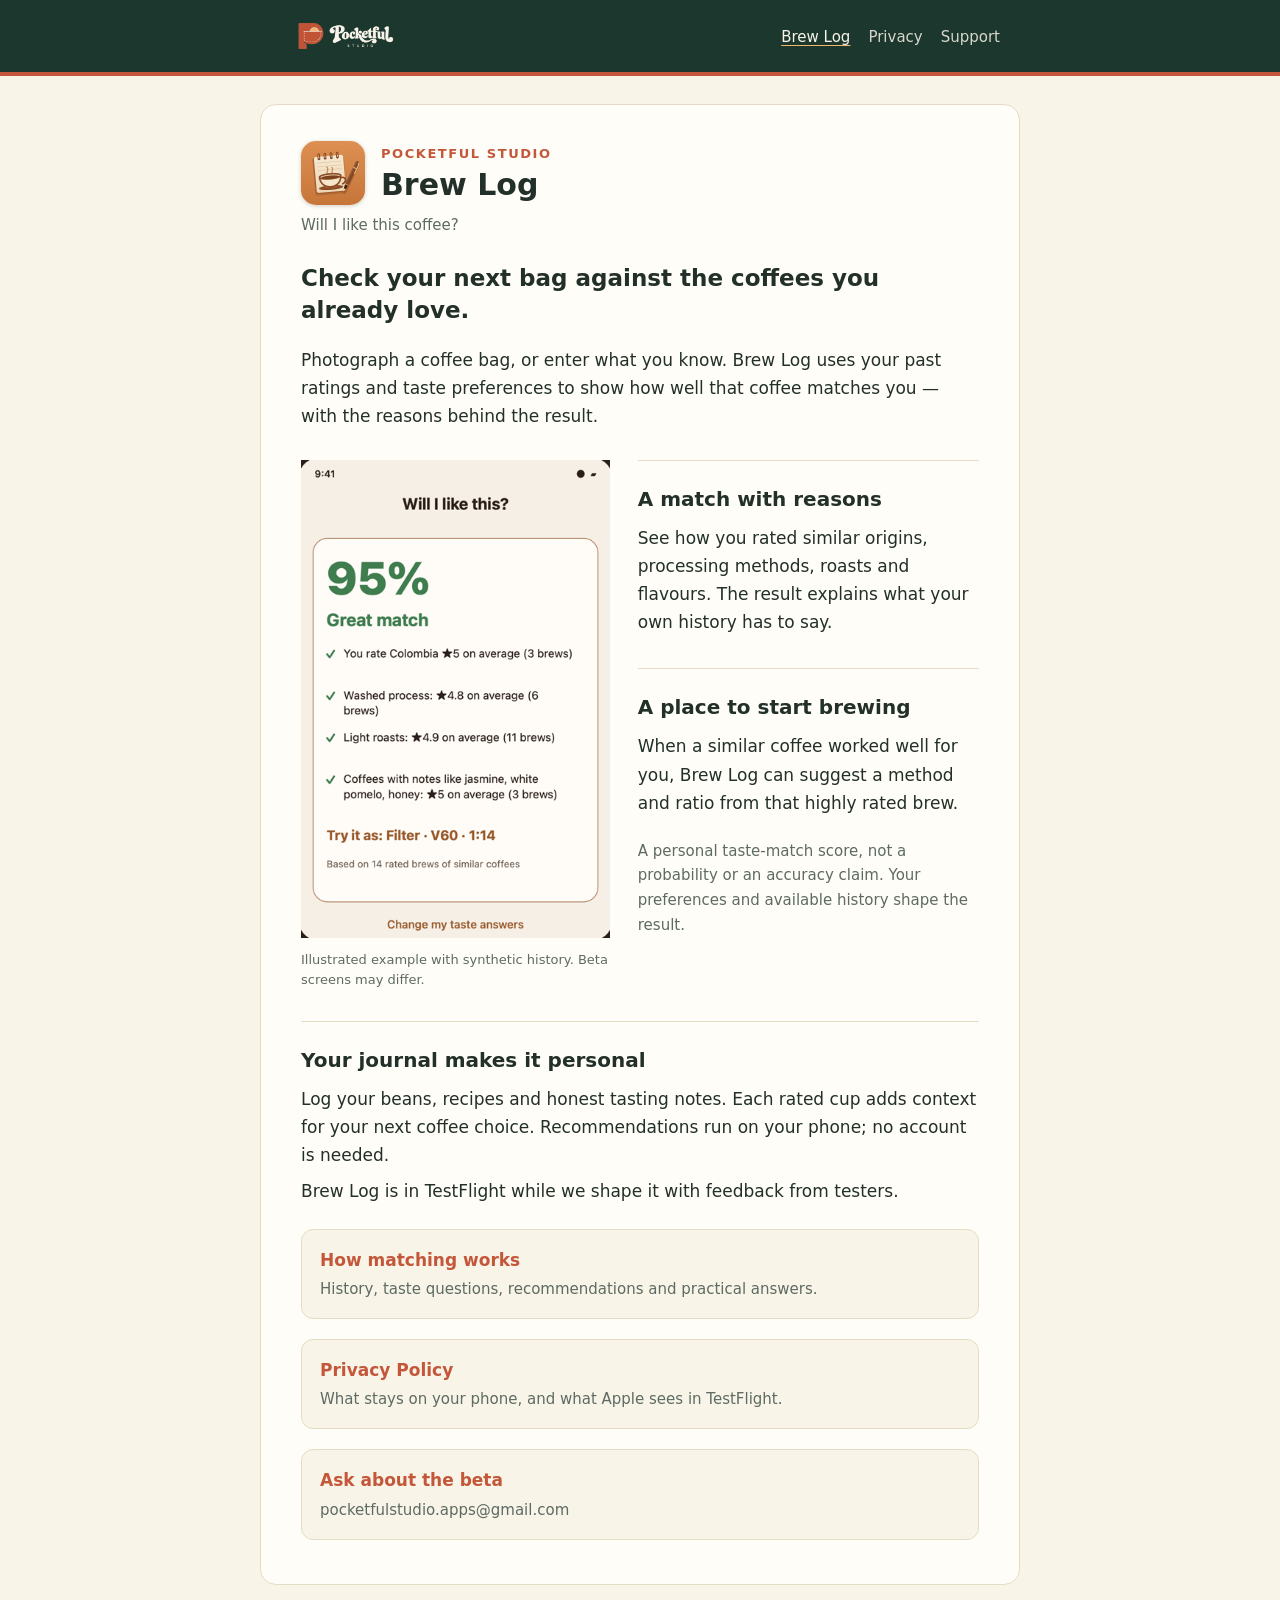
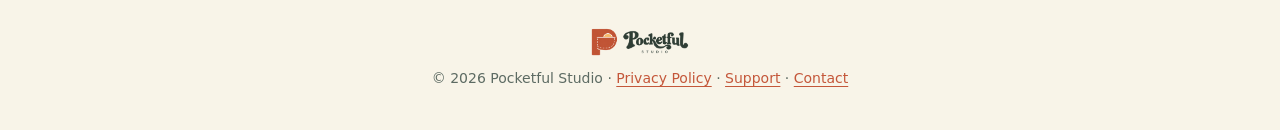
==== commit 4e2a6e77: "Version the stylesheet link so pages pick up new styles" ====
--- a/docs/index.html
+++ b/docs/index.html
@@ -10,7 +10,7 @@
 <meta property="og:image" content="https://pocketfulstudio-apps.github.io/brewlog-privacy/assets/brewlog-icon.png">
 <link rel="icon" href="assets/brewlog-icon.png">
 <link rel="apple-touch-icon" href="assets/brewlog-icon.png">
-<link rel="stylesheet" href="style.css">
+<link rel="stylesheet" href="style.css?v=7e5af8b1">
 </head>
 <body>
 <header class="top"><div class="top-inner">
--- a/docs/style.css
+++ b/docs/style.css
@@ -1,5 +1,5 @@
 :root {
-  --green: #1e3a2f;
+  --green: #1c372e; /* Pocketful Studio green, the same as the logo artwork */
   --terracotta: #c4573a;
   --sun: #f5b86a;
   --cream: #f8f4e8;
@@ -74,3 +74,13 @@
 
 /* History-based matching is the campaign focus; retain the current OneTake-style page. */
 .lead{font-size:23px;line-height:1.4;font-weight:600;margin:20px 0}.match-story{display:grid;grid-template-columns:minmax(0,.95fr) minmax(0,1.05fr);gap:28px;align-items:start;margin:30px 0}.match-story figure{margin:0}.match-story img{display:block;width:100%;height:auto}.match-story figcaption{font-size:13px;line-height:1.5;margin-top:12px;color:var(--muted)}.match-story h2:first-child{margin-top:0}.match-story h2{font-size:20px}.match-story .meta{margin-top:22px}@media(max-width:600px){.match-story{grid-template-columns:1fr;gap:24px}.match-story figure{max-width:330px;margin:auto}.lead{font-size:21px}}
+/* Free vs Pro (pro.html) */
+.compare-wrap { overflow-x: auto; margin: 16px 0; }
+.compare { width: 100%; border-collapse: collapse; font-size: 15px; line-height: 1.45; }
+.compare th, .compare td { text-align: left; vertical-align: top; padding: 10px 12px; border-bottom: 1px solid var(--line); }
+.compare thead th { font-size: 14px; letter-spacing: .04em; text-transform: uppercase; color: var(--muted); border-bottom: 2px solid var(--line); }
+.compare thead th.pro { color: var(--terracotta); }
+.compare tbody th { font-weight: 600; width: 34%; }
+.compare td:last-child { background: color-mix(in srgb, var(--sun) 12%, transparent); }
+.compare td.yes { color: var(--terracotta); font-weight: 700; }
+@media (max-width: 560px) { .compare { font-size: 14px; } .compare th, .compare td { padding: 8px 6px; } }
